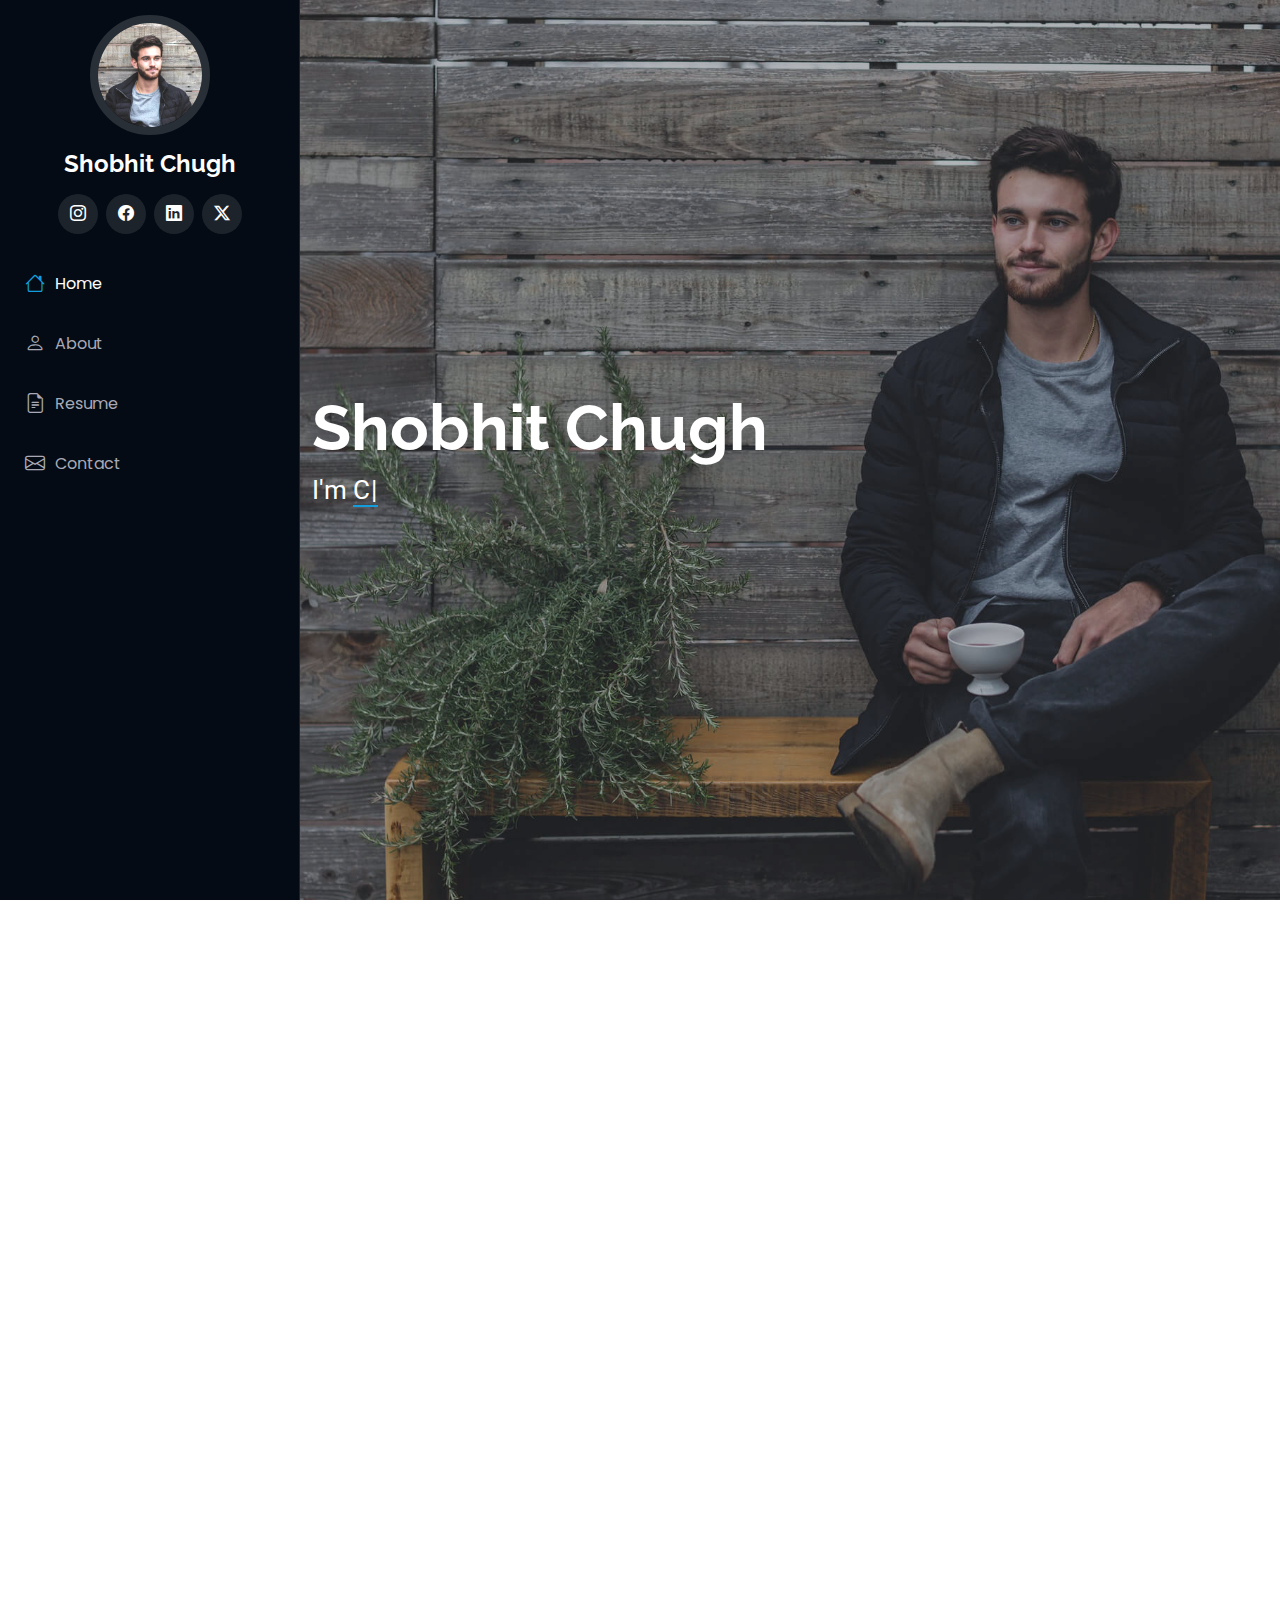
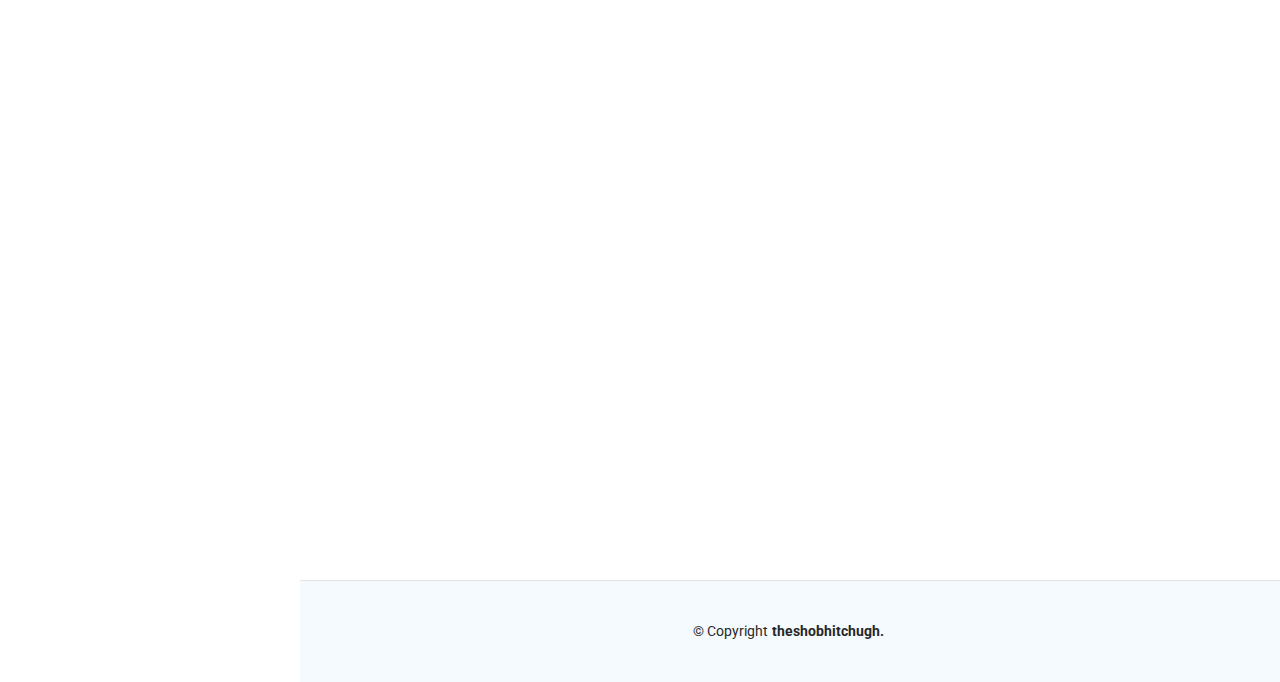
==== index.html @ f2d4ebe1 "code changes" ====
<!DOCTYPE html>
<html lang="en">

<head>
  <meta charset="utf-8">
  <meta content="width=device-width, initial-scale=1.0" name="viewport">
  <title>The Shobhit Chugh</title>
  <meta content="" name="Namaste, my name is Shobhit. I am from India and currently living in Kitchener, Canada. I have studied from Conestoga and Durham College in Canada. Currently I am working as Sr. Web Developer in Government of Canada.">
  <meta content="" name="shobhit chugh, shobhitchugh, theshobhitchugh, canada, toronto, Kitchener, Bramption, international student in canada, content creator, software developer, Government of canada">

  <!-- Favicons -->
  <link href="assets/img/favicon.png" rel="icon">
  <link href="assets/img/apple-touch-icon.png" rel="apple-touch-icon">

  <!-- Fonts -->
  <link href="https://fonts.googleapis.com" rel="preconnect">
  <link href="https://fonts.gstatic.com" rel="preconnect" crossorigin>
  <link href="https://fonts.googleapis.com/css2?family=Roboto:ital,wght@0,100;0,300;0,400;0,500;0,700;0,900;1,100;1,300;1,400;1,500;1,700;1,900&family=Poppins:ital,wght@0,100;0,200;0,300;0,400;0,500;0,600;0,700;0,800;0,900;1,100;1,200;1,300;1,400;1,500;1,600;1,700;1,800;1,900&family=Raleway:ital,wght@0,100;0,200;0,300;0,400;0,500;0,600;0,700;0,800;0,900;1,100;1,200;1,300;1,400;1,500;1,600;1,700;1,800;1,900&display=swap" rel="stylesheet">

  <!-- Vendor CSS Files -->
  <link href="assets/vendor/bootstrap/css/bootstrap.min.css" rel="stylesheet">
  <link href="assets/vendor/bootstrap-icons/bootstrap-icons.css" rel="stylesheet">
  <link href="assets/vendor/aos/aos.css" rel="stylesheet">
  <link href="assets/vendor/glightbox/css/glightbox.min.css" rel="stylesheet">
  <link href="assets/vendor/swiper/swiper-bundle.min.css" rel="stylesheet">

  <!-- Main CSS File -->
  <link href="assets/css/main.css" rel="stylesheet">

</head>

<body class="index-page">

  <header id="header" class="header dark-background d-flex flex-column">
    <i class="header-toggle d-xl-none bi bi-list"></i>

    <div class="profile-img">
      <img src="assets/img/my-profile-img.jpg" alt="" class="img-fluid rounded-circle">
    </div>

    <a href="index.html" class="logo d-flex align-items-center justify-content-center">
      <!-- Uncomment the line below if you also wish to use an image logo -->
      <!-- <img src="assets/img/logo.png" alt=""> -->
      <h1 class="sitename">Shobhit Chugh</h1>
    </a>

    <div class="social-links text-center">
      <a href="https://www.instagram.com/theshobhitchugh/" target="_blank" class="instagram">
        <i class="bi bi-instagram"></i>
      </a>
      <a href="https://www.facebook.com/theshobhitchugh/" target="_blank" class="facebook">
        <i class="bi bi-facebook"></i>
      </a>
      <a href="https://www.linkedin.com/in/theshobhitchugh/" target="_blank" class="linkedin">
        <i class="bi bi-linkedin"></i>
      </a>
      <a href="https://x.com/theshobhitchugh" target="_blank" class="twitter">
		    <i class="bi bi-twitter-x"></i>
	    </a>
    </div>

    <nav id="navmenu" class="navmenu">
      <ul>
        <li><a href="#hero" class="active"><i class="bi bi-house navicon"></i>Home</a></li>
        <li><a href="#about"><i class="bi bi-person navicon"></i> About</a></li>
        <li><a href="#resume"><i class="bi bi-file-earmark-text navicon"></i> Resume</a></li>
        <!-- <li><a href="#portfolio"><i class="bi bi-images navicon"></i> Portfolio</a></li>
        <li><a href="#services"><i class="bi bi-hdd-stack navicon"></i> Services</a></li> -->
        <li><a href="#contact"><i class="bi bi-envelope navicon"></i> Contact</a></li>
      </ul>
    </nav>

  </header>

  <main class="main">

    <!-- Hero Section -->
    <section id="hero" class="hero section dark-background">

      <img src="assets/img/hero-bg.jpg" alt="" data-aos="fade-in" class="">

      <div class="container" data-aos="fade-up" data-aos-delay="100">
        <h2>Shobhit Chugh</h2>
        <p>I'm <span class="typed" data-typed-items="Content creator, Software Developer, Freelancer, Photographer">Developer</span><span class="typed-cursor typed-cursor--blink" aria-hidden="true"></span><span class="typed-cursor typed-cursor--blink" aria-hidden="true"></span></p>
      </div>

    </section><!-- /Hero Section -->

    <!-- About Section -->
    <section id="about" class="about section">

      <!-- Section Title -->
      <div class="container section-title" data-aos="fade-up">
        <h2>About</h2>
        <p>Namaste, my name is Shobhit. I am from India and currently living in Kitchener, Canada. I have studied from Conestoga and Durham College in Canada.</p>
        <p>Currently I am working as Sr. Web Developer in Government of Canada.</p>
      </div>

      <div class="container" data-aos="fade-up" data-aos-delay="100">

        <div class="row gy-4 justify-content-center">
          <div class="col-lg-4">
            <img src="assets/img/my-profile-img.jpg" class="img-fluid" alt="">
          </div>
          <div class="col-lg-8 content">
            <h2>Web Developer</h2>
            <div class="row">
              <div class="col-lg-6">
                <ul>
                  <li><i class="bi bi-chevron-right"></i> <strong>Birthday:</strong> <span>April 29</span></li>
                  <li><i class="bi bi-chevron-right"></i> <strong>Freelance:</strong> <span>Available</span></li>
                  <li><i class="bi bi-chevron-right"></i> <strong>City:</strong> <span>Kitchener, ON, Canada</span></li>
                </ul>
              </div>
              <div class="col-lg-6">
                <ul>
                  <li><i class="bi bi-chevron-right"></i> <strong>Degree:</strong> <span>Bachelor's</span></li>
                  <li><i class="bi bi-chevron-right"></i> <strong>Email:</strong> <span>theshobhitchugh@gmail.com</span></li>
                  <li><i class="bi bi-chevron-right"></i> <strong>Website:</strong> <span><a href="https://www.instagram.com/theshobhitchugh/" target="_blank">theshobhitchugh</a></span></li>
                </ul>
              </div>
            </div>
          </div>
        </div>

      </div>

    </section><!-- /About Section -->

    <!-- Stats Section -->
    <section id="stats" class="stats section">
      <div class="container" data-aos="fade-up" data-aos-delay="100">
        <div class="row gy-4">
          <div class="col-lg-3 col-md-6">
            <div class="stats-item">
              <i class="bi bi-emoji-smile"></i>
              <span data-purecounter-start="0" data-purecounter-end="70" data-purecounter-duration="1" class="purecounter"></span>
              <p><strong>Happy Clients</strong></p>
            </div>
          </div><!-- End Stats Item -->

          <div class="col-lg-3 col-md-6">
            <div class="stats-item">
              <i class="bi bi-journal-richtext"></i>
              <span data-purecounter-start="0" data-purecounter-end="100" data-purecounter-duration="1" class="purecounter"></span>
              <p><strong>Projects</strong></p>
            </div>
          </div><!-- End Stats Item -->

          <div class="col-lg-3 col-md-6">
            <div class="stats-item">
              <i class="bi bi-headset"></i>
              <span data-purecounter-start="0" data-purecounter-end="5000" data-purecounter-duration="1" class="purecounter"></span>
              <p><strong>Hours Of Support</strong></p>
            </div>
          </div><!-- End Stats Item -->

        </div>

      </div>

    </section><!-- /Stats Section -->

    <!-- Skills Section -->
    <section id="skills" class="skills section light-background">

      <!-- Section Title -->
      <div class="container section-title" data-aos="fade-up">
        <h2>Skills</h2>
      </div>

      <div class="container" data-aos="fade-up" data-aos-delay="100">

        <div class="row skills-content skills-animation">

          <div class="col-lg-6">

            <div class="progress">
              <span class="skill"><span>PHP/Laravel</span> <i class="val">90%</i></span>
              <div class="progress-bar-wrap">
                <div class="progress-bar" role="progressbar" aria-valuenow="90" aria-valuemin="0" aria-valuemax="100"></div>
              </div>
            </div><!-- End Skills Item -->

            <div class="progress">
              <span class="skill"><span>WordPress</span> <i class="val">90%</i></span>
              <div class="progress-bar-wrap">
                <div class="progress-bar" role="progressbar" aria-valuenow="90" aria-valuemin="0" aria-valuemax="100"></div>
              </div>
            </div><!-- End Skills Item -->

            <div class="progress">
              <span class="skill"><span>VueJs</span> <i class="val">80%</i></span>
              <div class="progress-bar-wrap">
                <div class="progress-bar" role="progressbar" aria-valuenow="80" aria-valuemin="0" aria-valuemax="100"></div>
              </div>
            </div><!-- End Skills Item -->

          </div>

          <div class="col-lg-6">

            <div class="progress">
              <span class="skill"><span>HTML</span> <i class="val">100%</i></span>
              <div class="progress-bar-wrap">
                <div class="progress-bar" role="progressbar" aria-valuenow="90" aria-valuemin="0" aria-valuemax="100"></div>
              </div>
            </div><!-- End Skills Item -->

            <div class="progress">
              <span class="skill"><span>CSS</span> <i class="val">90%</i></span>
              <div class="progress-bar-wrap">
                <div class="progress-bar" role="progressbar" aria-valuenow="90" aria-valuemin="0" aria-valuemax="100"></div>
              </div>
            </div><!-- End Skills Item -->

            <div class="progress">
              <span class="skill"><span>JavaScript</span> <i class="val">90%</i></span>
              <div class="progress-bar-wrap">
                <div class="progress-bar" role="progressbar" aria-valuenow="90" aria-valuemin="0" aria-valuemax="100"></div>
              </div>
            </div><!-- End Skills Item -->

          </div>

        </div>

      </div>

    </section><!-- /Skills Section -->

    <!-- Resume Section -->
    <section id="resume" class="resume section">

      <!-- Section Title -->
      <div class="container section-title" data-aos="fade-up">
        <h2>Resume</h2>
      </div>

      <div class="container">

        <div class="row">

          <div class="col-lg-6" data-aos="fade-up" data-aos-delay="100">
            <h3 class="resume-title">Professional Experience</h3>

            <div class="resume-item pb-0">
              <h4>Government of Canada (2022 - till date)</h4>
              <p><em>Working as Sr. Web Developer</em></p>
            </div><!-- Edn Resume Item -->

            <div class="resume-item pb-0">
              <h4>Softobiz Technologies (2018 - 2021)</h4>
              <p><em>Worked as Tech Lead</em></p>
            </div><!-- Edn Resume Item -->

            <div class="resume-item pb-0">
              <h4>Illuminz (2015 - 2018)  </h4>
              <p><em>Worked as Sr. Web Developer</em></p>
            </div><!-- Edn Resume Item -->

            <div class="resume-item pb-0">
              <h4>Orion eSolutions Pvt Ltd (2014 - 2015)  </h4>
              <p><em>Worked as Web Developer</em></p>
            </div><!-- Edn Resume Item -->

            <div class="resume-item pb-0">
              <h4>3G Info Management (2012 - 2014)  </h4>
              <p><em>Worked as Jr. Web Developer</em></p>
            </div><!-- Edn Resume Item -->

          </div>

          <div class="col-lg-6" data-aos="fade-up" data-aos-delay="200">
            <h3 class="resume-title">Education</h3>
            <div class="resume-item">
              <h4>Diploma in Data Analytics</h4>
              <h5>2022 - 2022</h5>
            </div><!-- Edn Resume Item -->

            <div class="resume-item">
              <h4>Diploma in Project Management</h4>
              <h5>2021 - 2021</h5>
            </div><!-- Edn Resume Item -->

            <div class="resume-item">
              <h4>Bachelor's in Computer Science</h4>
              <h5>2009 - 2012</h5>
            </div><!-- Edn Resume Item -->

            <div class="resume-item">
              <h4>Diploma in Computer Science</h4>
              <h5>2006 - 2009</h5>
            </div><!-- Edn Resume Item -->

          </div>

        </div>

      </div>

    </section><!-- /Resume Section -->

    <!-- <section id="portfolio" class="portfolio section light-background">

      <div class="container section-title" data-aos="fade-up">
        <h2>Portfolio</h2>
        <p>Magnam dolores commodi suscipit. Necessitatibus eius consequatur ex aliquid fuga eum quidem. Sit sint consectetur velit. Quisquam quos quisquam cupiditate. Et nemo qui impedit suscipit alias ea. Quia fugiat sit in iste officiis commodi quidem hic quas.</p>
      </div>

      <div class="container">

        <div class="isotope-layout" data-default-filter="*" data-layout="masonry" data-sort="original-order">

          <ul class="portfolio-filters isotope-filters" data-aos="fade-up" data-aos-delay="100">
            <li data-filter="*" class="filter-active">All</li>
            <li data-filter=".filter-app">App</li>
            <li data-filter=".filter-product">Product</li>
            <li data-filter=".filter-branding">Branding</li>
            <li data-filter=".filter-books">Books</li>
          </ul>

          <div class="row gy-4 isotope-container" data-aos="fade-up" data-aos-delay="200">

            <div class="col-lg-4 col-md-6 portfolio-item isotope-item filter-app">
              <div class="portfolio-content h-100">
                <img src="assets/img/portfolio/app-1.jpg" class="img-fluid" alt="">
                <div class="portfolio-info">
                  <h4>App 1</h4>
                  <p>Lorem ipsum, dolor sit amet consectetur</p>
                  <a href="assets/img/portfolio/app-1.jpg" title="App 1" data-gallery="portfolio-gallery-app" class="glightbox preview-link"><i class="bi bi-zoom-in"></i></a>
                  <a href="portfolio-details.html" title="More Details" class="details-link"><i class="bi bi-link-45deg"></i></a>
                </div>
              </div>
            </div>

            <div class="col-lg-4 col-md-6 portfolio-item isotope-item filter-product">
              <div class="portfolio-content h-100">
                <img src="assets/img/portfolio/product-1.jpg" class="img-fluid" alt="">
                <div class="portfolio-info">
                  <h4>Product 1</h4>
                  <p>Lorem ipsum, dolor sit amet consectetur</p>
                  <a href="assets/img/portfolio/product-1.jpg" title="Product 1" data-gallery="portfolio-gallery-product" class="glightbox preview-link"><i class="bi bi-zoom-in"></i></a>
                  <a href="portfolio-details.html" title="More Details" class="details-link"><i class="bi bi-link-45deg"></i></a>
                </div>
              </div>
            </div>

            <div class="col-lg-4 col-md-6 portfolio-item isotope-item filter-branding">
              <div class="portfolio-content h-100">
                <img src="assets/img/portfolio/branding-1.jpg" class="img-fluid" alt="">
                <div class="portfolio-info">
                  <h4>Branding 1</h4>
                  <p>Lorem ipsum, dolor sit amet consectetur</p>
                  <a href="assets/img/portfolio/branding-1.jpg" title="Branding 1" data-gallery="portfolio-gallery-branding" class="glightbox preview-link"><i class="bi bi-zoom-in"></i></a>
                  <a href="portfolio-details.html" title="More Details" class="details-link"><i class="bi bi-link-45deg"></i></a>
                </div>
              </div>
            </div>

            <div class="col-lg-4 col-md-6 portfolio-item isotope-item filter-books">
              <div class="portfolio-content h-100">
                <img src="assets/img/portfolio/books-1.jpg" class="img-fluid" alt="">
                <div class="portfolio-info">
                  <h4>Books 1</h4>
                  <p>Lorem ipsum, dolor sit amet consectetur</p>
                  <a href="assets/img/portfolio/books-1.jpg" title="Branding 1" data-gallery="portfolio-gallery-book" class="glightbox preview-link"><i class="bi bi-zoom-in"></i></a>
                  <a href="portfolio-details.html" title="More Details" class="details-link"><i class="bi bi-link-45deg"></i></a>
                </div>
              </div>
            </div>

            <div class="col-lg-4 col-md-6 portfolio-item isotope-item filter-app">
              <div class="portfolio-content h-100">
                <img src="assets/img/portfolio/app-2.jpg" class="img-fluid" alt="">
                <div class="portfolio-info">
                  <h4>App 2</h4>
                  <p>Lorem ipsum, dolor sit amet consectetur</p>
                  <a href="assets/img/portfolio/app-2.jpg" title="App 2" data-gallery="portfolio-gallery-app" class="glightbox preview-link"><i class="bi bi-zoom-in"></i></a>
                  <a href="portfolio-details.html" title="More Details" class="details-link"><i class="bi bi-link-45deg"></i></a>
                </div>
              </div>
            </div>

            <div class="col-lg-4 col-md-6 portfolio-item isotope-item filter-product">
              <div class="portfolio-content h-100">
                <img src="assets/img/portfolio/product-2.jpg" class="img-fluid" alt="">
                <div class="portfolio-info">
                  <h4>Product 2</h4>
                  <p>Lorem ipsum, dolor sit amet consectetur</p>
                  <a href="assets/img/portfolio/product-2.jpg" title="Product 2" data-gallery="portfolio-gallery-product" class="glightbox preview-link"><i class="bi bi-zoom-in"></i></a>
                  <a href="portfolio-details.html" title="More Details" class="details-link"><i class="bi bi-link-45deg"></i></a>
                </div>
              </div>
            </div>

            <div class="col-lg-4 col-md-6 portfolio-item isotope-item filter-branding">
              <div class="portfolio-content h-100">
                <img src="assets/img/portfolio/branding-2.jpg" class="img-fluid" alt="">
                <div class="portfolio-info">
                  <h4>Branding 2</h4>
                  <p>Lorem ipsum, dolor sit amet consectetur</p>
                  <a href="assets/img/portfolio/branding-2.jpg" title="Branding 2" data-gallery="portfolio-gallery-branding" class="glightbox preview-link"><i class="bi bi-zoom-in"></i></a>
                  <a href="portfolio-details.html" title="More Details" class="details-link"><i class="bi bi-link-45deg"></i></a>
                </div>
              </div>
            </div>

            <div class="col-lg-4 col-md-6 portfolio-item isotope-item filter-books">
              <div class="portfolio-content h-100">
                <img src="assets/img/portfolio/books-2.jpg" class="img-fluid" alt="">
                <div class="portfolio-info">
                  <h4>Books 2</h4>
                  <p>Lorem ipsum, dolor sit amet consectetur</p>
                  <a href="assets/img/portfolio/books-2.jpg" title="Branding 2" data-gallery="portfolio-gallery-book" class="glightbox preview-link"><i class="bi bi-zoom-in"></i></a>
                  <a href="portfolio-details.html" title="More Details" class="details-link"><i class="bi bi-link-45deg"></i></a>
                </div>
              </div>
            </div>

            <div class="col-lg-4 col-md-6 portfolio-item isotope-item filter-app">
              <div class="portfolio-content h-100">
                <img src="assets/img/portfolio/app-3.jpg" class="img-fluid" alt="">
                <div class="portfolio-info">
                  <h4>App 3</h4>
                  <p>Lorem ipsum, dolor sit amet consectetur</p>
                  <a href="assets/img/portfolio/app-3.jpg" title="App 3" data-gallery="portfolio-gallery-app" class="glightbox preview-link"><i class="bi bi-zoom-in"></i></a>
                  <a href="portfolio-details.html" title="More Details" class="details-link"><i class="bi bi-link-45deg"></i></a>
                </div>
              </div>
            </div>

            <div class="col-lg-4 col-md-6 portfolio-item isotope-item filter-product">
              <div class="portfolio-content h-100">
                <img src="assets/img/portfolio/product-3.jpg" class="img-fluid" alt="">
                <div class="portfolio-info">
                  <h4>Product 3</h4>
                  <p>Lorem ipsum, dolor sit amet consectetur</p>
                  <a href="assets/img/portfolio/product-3.jpg" title="Product 3" data-gallery="portfolio-gallery-product" class="glightbox preview-link"><i class="bi bi-zoom-in"></i></a>
                  <a href="portfolio-details.html" title="More Details" class="details-link"><i class="bi bi-link-45deg"></i></a>
                </div>
              </div>
            </div>

            <div class="col-lg-4 col-md-6 portfolio-item isotope-item filter-branding">
              <div class="portfolio-content h-100">
                <img src="assets/img/portfolio/branding-3.jpg" class="img-fluid" alt="">
                <div class="portfolio-info">
                  <h4>Branding 3</h4>
                  <p>Lorem ipsum, dolor sit amet consectetur</p>
                  <a href="assets/img/portfolio/branding-3.jpg" title="Branding 2" data-gallery="portfolio-gallery-branding" class="glightbox preview-link"><i class="bi bi-zoom-in"></i></a>
                  <a href="portfolio-details.html" title="More Details" class="details-link"><i class="bi bi-link-45deg"></i></a>
                </div>
              </div>
            </div>

            <div class="col-lg-4 col-md-6 portfolio-item isotope-item filter-books">
              <div class="portfolio-content h-100">
                <img src="assets/img/portfolio/books-3.jpg" class="img-fluid" alt="">
                <div class="portfolio-info">
                  <h4>Books 3</h4>
                  <p>Lorem ipsum, dolor sit amet consectetur</p>
                  <a href="assets/img/portfolio/books-3.jpg" title="Branding 3" data-gallery="portfolio-gallery-book" class="glightbox preview-link"><i class="bi bi-zoom-in"></i></a>
                  <a href="portfolio-details.html" title="More Details" class="details-link"><i class="bi bi-link-45deg"></i></a>
                </div>
              </div>
            </div>

          </div>

        </div>

      </div>

    </section>

    <section id="services" class="services section">

      <div class="container section-title" data-aos="fade-up">
        <h2>Services</h2>
        <p>Magnam dolores commodi suscipit. Necessitatibus eius consequatur ex aliquid fuga eum quidem. Sit sint consectetur velit. Quisquam quos quisquam cupiditate. Et nemo qui impedit suscipit alias ea. Quia fugiat sit in iste officiis commodi quidem hic quas.</p>
      </div>

      <div class="container">

        <div class="row gy-4">

          <div class="col-lg-4 col-md-6 service-item d-flex" data-aos="fade-up" data-aos-delay="100">
            <div class="icon flex-shrink-0"><i class="bi bi-briefcase"></i></div>
            <div>
              <h4 class="title"><a href="service-details.html" class="stretched-link">Lorem Ipsum</a></h4>
              <p class="description">Voluptatum deleniti atque corrupti quos dolores et quas molestias excepturi sint occaecati cupiditate non provident</p>
            </div>
          </div>
          

          <div class="col-lg-4 col-md-6 service-item d-flex" data-aos="fade-up" data-aos-delay="200">
            <div class="icon flex-shrink-0"><i class="bi bi-card-checklist"></i></div>
            <div>
              <h4 class="title"><a href="service-details.html" class="stretched-link">Dolor Sitema</a></h4>
              <p class="description">Minim veniam, quis nostrud exercitation ullamco laboris nisi ut aliquip ex ea commodo consequat tarad limino ata</p>
            </div>
          </div>

          <div class="col-lg-4 col-md-6 service-item d-flex" data-aos="fade-up" data-aos-delay="300">
            <div class="icon flex-shrink-0"><i class="bi bi-bar-chart"></i></div>
            <div>
              <h4 class="title"><a href="service-details.html" class="stretched-link">Sed ut perspiciatis</a></h4>
              <p class="description">Duis aute irure dolor in reprehenderit in voluptate velit esse cillum dolore eu fugiat nulla pariatur</p>
            </div>
          </div>

          <div class="col-lg-4 col-md-6 service-item d-flex" data-aos="fade-up" data-aos-delay="400">
            <div class="icon flex-shrink-0"><i class="bi bi-binoculars"></i></div>
            <div>
              <h4 class="title"><a href="service-details.html" class="stretched-link">Magni Dolores</a></h4>
              <p class="description">Excepteur sint occaecat cupidatat non proident, sunt in culpa qui officia deserunt mollit anim id est laborum</p>
            </div>
          </div>

          <div class="col-lg-4 col-md-6 service-item d-flex" data-aos="fade-up" data-aos-delay="500">
            <div class="icon flex-shrink-0"><i class="bi bi-brightness-high"></i></div>
            <div>
              <h4 class="title"><a href="service-details.html" class="stretched-link">Nemo Enim</a></h4>
              <p class="description">At vero eos et accusamus et iusto odio dignissimos ducimus qui blanditiis praesentium voluptatum deleniti atque</p>
            </div>
          </div>

          <div class="col-lg-4 col-md-6 service-item d-flex" data-aos="fade-up" data-aos-delay="600">
            <div class="icon flex-shrink-0"><i class="bi bi-calendar4-week"></i></div>
            <div>
              <h4 class="title"><a href="service-details.html" class="stretched-link">Eiusmod Tempor</a></h4>
              <p class="description">Et harum quidem rerum facilis est et expedita distinctio. Nam libero tempore, cum soluta nobis est eligendi</p>
            </div>
          </div>

        </div>

      </div>

    </section> 

    <section id="testimonials" class="testimonials section light-background">

      <div class="container section-title" data-aos="fade-up">
        <h2>Testimonials</h2>
        <p>Necessitatibus eius consequatur ex aliquid fuga eum quidem sint consectetur velit</p>
      </div>

      <div class="container" data-aos="fade-up" data-aos-delay="100">

        <div class="swiper init-swiper">
          <script type="application/json" class="swiper-config">
            {
              "loop": true,
              "speed": 600,
              "autoplay": {
                "delay": 5000
              },
              "slidesPerView": "auto",
              "pagination": {
                "el": ".swiper-pagination",
                "type": "bullets",
                "clickable": true
              },
              "breakpoints": {
                "320": {
                  "slidesPerView": 1,
                  "spaceBetween": 40
                },
                "1200": {
                  "slidesPerView": 3,
                  "spaceBetween": 1
                }
              }
            }
          </script>
          <div class="swiper-wrapper">

            <div class="swiper-slide">
              <div class="testimonial-item">
                <p>
                  <i class="bi bi-quote quote-icon-left"></i>
                  <span>Proin iaculis purus consequat sem cure digni ssim donec porttitora entum suscipit rhoncus. Accusantium quam, ultricies eget id, aliquam eget nibh et. Maecen aliquam, risus at semper.</span>
                  <i class="bi bi-quote quote-icon-right"></i>
                </p>
                <img src="assets/img/testimonials/testimonials-1.jpg" class="testimonial-img" alt="">
                <h3>Saul Goodman</h3>
                <h4>Ceo &amp; Founder</h4>
              </div>
            </div>

            <div class="swiper-slide">
              <div class="testimonial-item">
                <p>
                  <i class="bi bi-quote quote-icon-left"></i>
                  <span>Export tempor illum tamen malis malis eram quae irure esse labore quem cillum quid malis quorum velit fore eram velit sunt aliqua noster fugiat irure amet legam anim culpa.</span>
                  <i class="bi bi-quote quote-icon-right"></i>
                </p>
                <img src="assets/img/testimonials/testimonials-2.jpg" class="testimonial-img" alt="">
                <h3>Sara Wilsson</h3>
                <h4>Designer</h4>
              </div>
            </div>

            <div class="swiper-slide">
              <div class="testimonial-item">
                <p>
                  <i class="bi bi-quote quote-icon-left"></i>
                  <span>Enim nisi quem export duis labore cillum quae magna enim sint quorum nulla quem veniam duis minim tempor labore quem eram duis noster aute amet eram fore quis sint minim.</span>
                  <i class="bi bi-quote quote-icon-right"></i>
                </p>
                <img src="assets/img/testimonials/testimonials-3.jpg" class="testimonial-img" alt="">
                <h3>Jena Karlis</h3>
                <h4>Store Owner</h4>
              </div>
            </div>

            <div class="swiper-slide">
              <div class="testimonial-item">
                <p>
                  <i class="bi bi-quote quote-icon-left"></i>
                  <span>Fugiat enim eram quae cillum dolore dolor amet nulla culpa multos export minim fugiat dolor enim duis veniam ipsum anim magna sunt elit fore quem dolore labore illum veniam.</span>
                  <i class="bi bi-quote quote-icon-right"></i>
                </p>
                <img src="assets/img/testimonials/testimonials-4.jpg" class="testimonial-img" alt="">
                <h3>Matt Brandon</h3>
                <h4>Freelancer</h4>
              </div>
            </div>

            <div class="swiper-slide">
              <div class="testimonial-item">
                <p>
                  <i class="bi bi-quote quote-icon-left"></i>
                  <span>Quis quorum aliqua sint quem legam fore sunt eram irure aliqua veniam tempor noster veniam sunt culpa nulla illum cillum fugiat legam esse veniam culpa fore nisi cillum quid.</span>
                  <i class="bi bi-quote quote-icon-right"></i>
                </p>
                <img src="assets/img/testimonials/testimonials-5.jpg" class="testimonial-img" alt="">
                <h3>John Larson</h3>
                <h4>Entrepreneur</h4>
              </div>
            </div>

          </div>
          <div class="swiper-pagination"></div>
        </div>

      </div>

    </section> -->

    <!-- Contact Section -->
    <section id="contact" class="contact section">

      <!-- Section Title -->
      <div class="container section-title" data-aos="fade-up">
        <h2>Contact</h2>
        <p>Necessitatibus eius consequatur ex aliquid fuga eum quidem sint consectetur velit</p>
      </div>

      <div class="container" data-aos="fade-up" data-aos-delay="100">

        <div class="row gy-4">

          <div class="col-lg-5">

            <div class="info-wrap">
              <div class="info-item d-flex" data-aos="fade-up" data-aos-delay="200">
                <i class="bi bi-geo-alt flex-shrink-0"></i>
                <div>
                  <h3>Address</h3>
                  <p>Kitchener ON, Canada</p>
                </div>
              </div><!-- End Info Item -->

              <div class="info-item d-flex" data-aos="fade-up" data-aos-delay="400">
                <i class="bi bi-envelope flex-shrink-0"></i>
                <div>
                  <h3>Email Us</h3>
                  <p><a href="mailto:theshobhitchugh@gmail.com">theshobhitchugh@gmail.com</a></p>
                </div>
              </div><!-- End Info Item -->

              <iframe src="https://www.google.com/maps/embed?pb=!1m18!1m12!1m3!1d92718.26525035579!2d-80.55871598608682!3d43.430404767891176!2m3!1f0!2f0!3f0!3m2!1i1024!2i768!4f13.1!3m3!1m2!1s0x882bf48c03ee5105%3A0x9525f8e6df5f544b!2sKitchener%2C%20ON!5e0!3m2!1sen!2sca!4v1720321095749!5m2!1sen!2sca" style="border:0; width: 100%; height: 270px;" allowfullscreen="" loading="lazy" referrerpolicy="no-referrer-when-downgrade"></iframe>
            </div>
          </div>

          <div class="col-lg-7">
            <form action="forms/contact.php" method="post" class="php-email-form" data-aos="fade-up" data-aos-delay="200">
              <div class="row gy-4">

                <div class="col-md-6">
                  <label for="name-field" class="pb-2">Your Name</label>
                  <input type="text" name="name" id="name-field" class="form-control" required="">
                </div>

                <div class="col-md-6">
                  <label for="email-field" class="pb-2">Your Email</label>
                  <input type="email" class="form-control" name="email" id="email-field" required="">
                </div>

                <div class="col-md-12">
                  <label for="subject-field" class="pb-2">Subject</label>
                  <input type="text" class="form-control" name="subject" id="subject-field" required="">
                </div>

                <div class="col-md-12">
                  <label for="message-field" class="pb-2">Message</label>
                  <textarea class="form-control" name="message" rows="10" id="message-field" required=""></textarea>
                </div>

                <div class="col-md-12 text-center">
                  <div class="loading">Loading</div>
                  <div class="error-message"></div>
                  <div class="sent-message">Your message has been sent. Thank you!</div>

                  <button type="submit">Send Message</button>
                </div>

              </div>
            </form>
          </div><!-- End Contact Form -->

        </div>

      </div>

    </section><!-- /Contact Section -->

  </main>

  <footer id="footer" class="footer position-relative light-background">

    <div class="container">
      <div class="copyright text-center ">
        <p>© <span>Copyright</span><strong class="px-1 sitename">theshobhitchugh.</strong></p>
      </div>

    </div>

  </footer>

  <!-- Scroll Top -->
  <a href="#" id="scroll-top" class="scroll-top d-flex align-items-center justify-content-center"><i class="bi bi-arrow-up-short"></i></a>

  <!-- Preloader -->
  <div id="preloader"></div>

  <!-- Vendor JS Files -->
  <script src="assets/vendor/bootstrap/js/bootstrap.bundle.min.js"></script>
  <script src="assets/vendor/php-email-form/validate.js"></script>
  <script src="assets/vendor/aos/aos.js"></script>
  <script src="assets/vendor/typed.js/typed.umd.js"></script>
  <script src="assets/vendor/purecounter/purecounter_vanilla.js"></script>
  <script src="assets/vendor/waypoints/noframework.waypoints.js"></script>
  <script src="assets/vendor/glightbox/js/glightbox.min.js"></script>
  <script src="assets/vendor/imagesloaded/imagesloaded.pkgd.min.js"></script>
  <script src="assets/vendor/isotope-layout/isotope.pkgd.min.js"></script>
  <script src="assets/vendor/swiper/swiper-bundle.min.js"></script>

  <!-- Main JS File -->
  <script src="assets/js/main.js"></script>

</body>

</html>
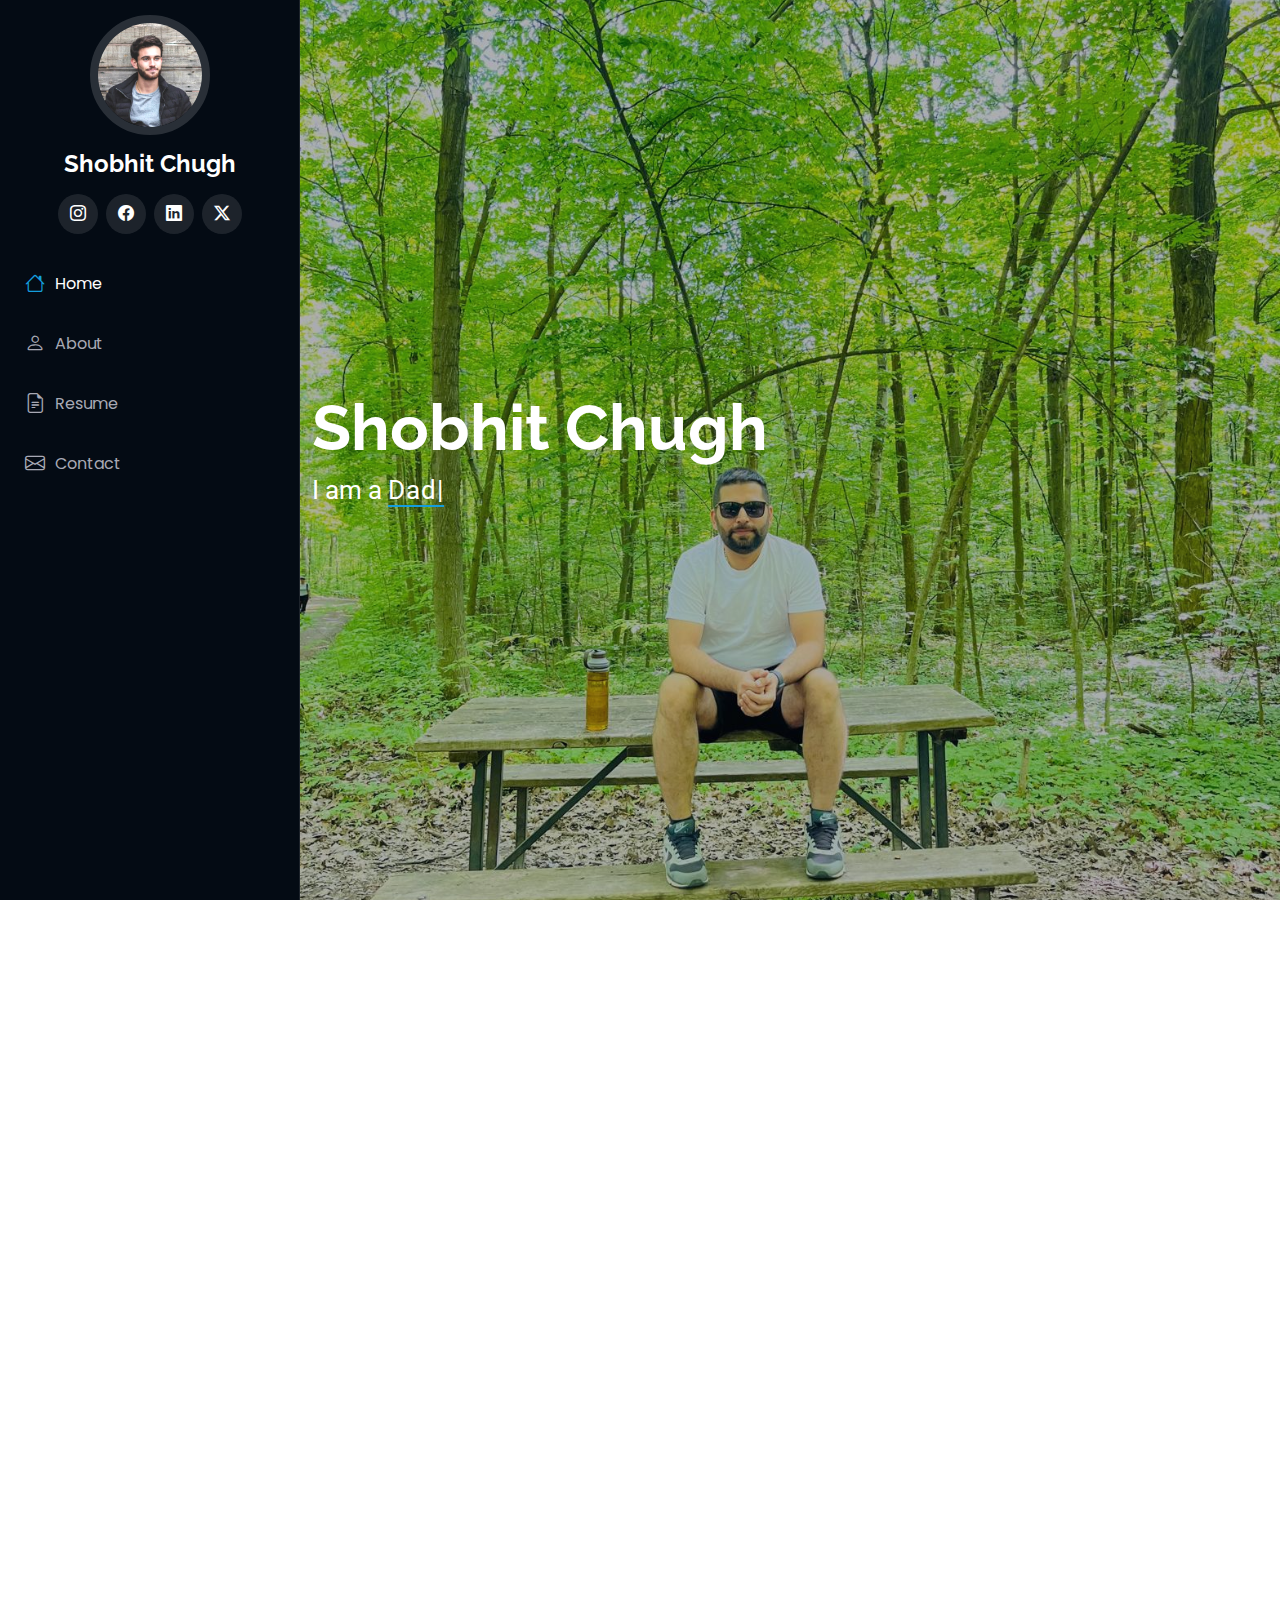
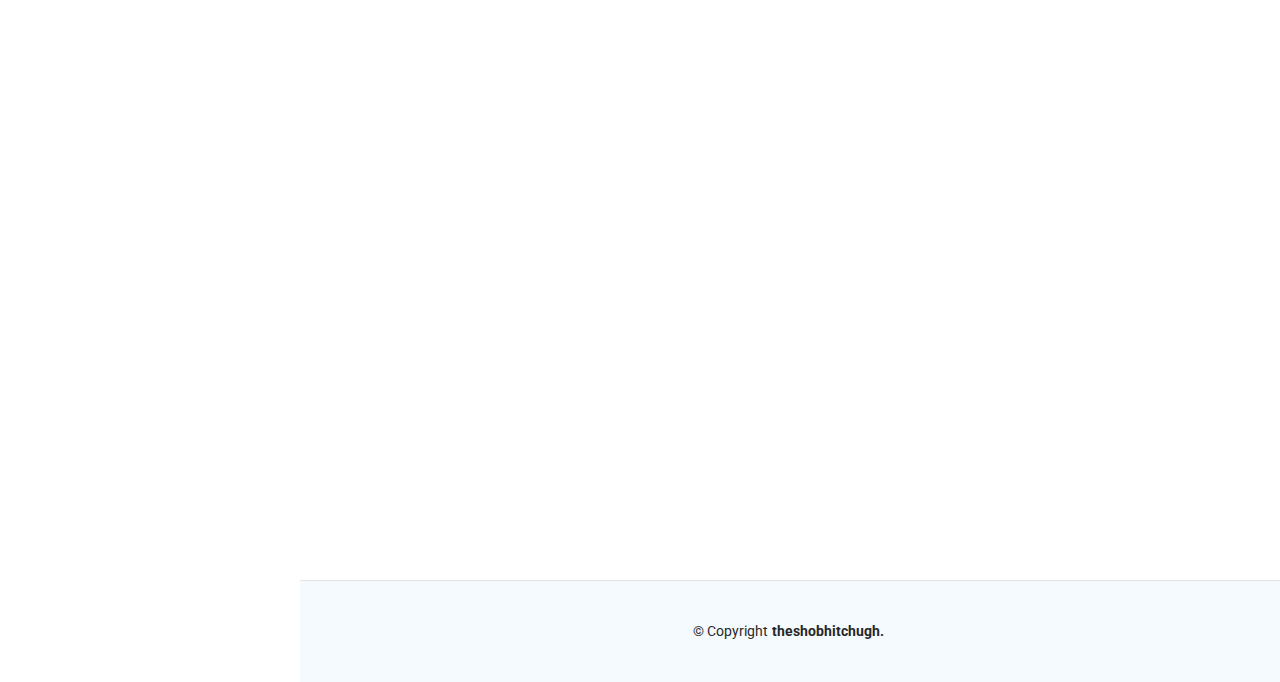
==== commit 3de36ddf: "code changes" ====
--- a/index.html
+++ b/index.html
@@ -81,7 +81,7 @@
 
       <div class="container" data-aos="fade-up" data-aos-delay="100">
         <h2>Shobhit Chugh</h2>
-        <p>I'm <span class="typed" data-typed-items="Content creator, Software Developer, Freelancer, Photographer">Developer</span><span class="typed-cursor typed-cursor--blink" aria-hidden="true"></span><span class="typed-cursor typed-cursor--blink" aria-hidden="true"></span></p>
+        <p>I am a <span class="typed" data-typed-items="Dad, Content creator, Software Developer, Freelancer, Photographer">Dad</span><span class="typed-cursor typed-cursor--blink" aria-hidden="true"></span><span class="typed-cursor typed-cursor--blink" aria-hidden="true"></span></p>
       </div>
 
     </section><!-- /Hero Section -->
@@ -89,6 +89,7 @@
     <!-- About Section -->
     <section id="about" class="about section">
 
+      
       <!-- Section Title -->
       <div class="container section-title" data-aos="fade-up">
         <h2>About</h2>
--- a/assets/css/main.css
+++ b/assets/css/main.css
@@ -1,15 +1,3 @@
-/**
-* Template Name: iPortfolio
-* Template URL: https://bootstrapmade.com/iportfolio-bootstrap-portfolio-websites-template/
-* Updated: Jun 29 2024 with Bootstrap v5.3.3
-* Author: BootstrapMade.com
-* License: https://bootstrapmade.com/license/
-*/
-
-/*--------------------------------------------------------------
-# Font & Color Variables
-# Help: https://bootstrapmade.com/color-system/
---------------------------------------------------------------*/
 /* Fonts */
 :root {
   --default-font: "Roboto",  system-ui, -apple-system, "Segoe UI", Roboto, "Helvetica Neue", Arial, "Noto Sans", "Liberation Sans", sans-serif, "Apple Color Emoji", "Segoe UI Emoji", "Segoe UI Symbol", "Noto Color Emoji";
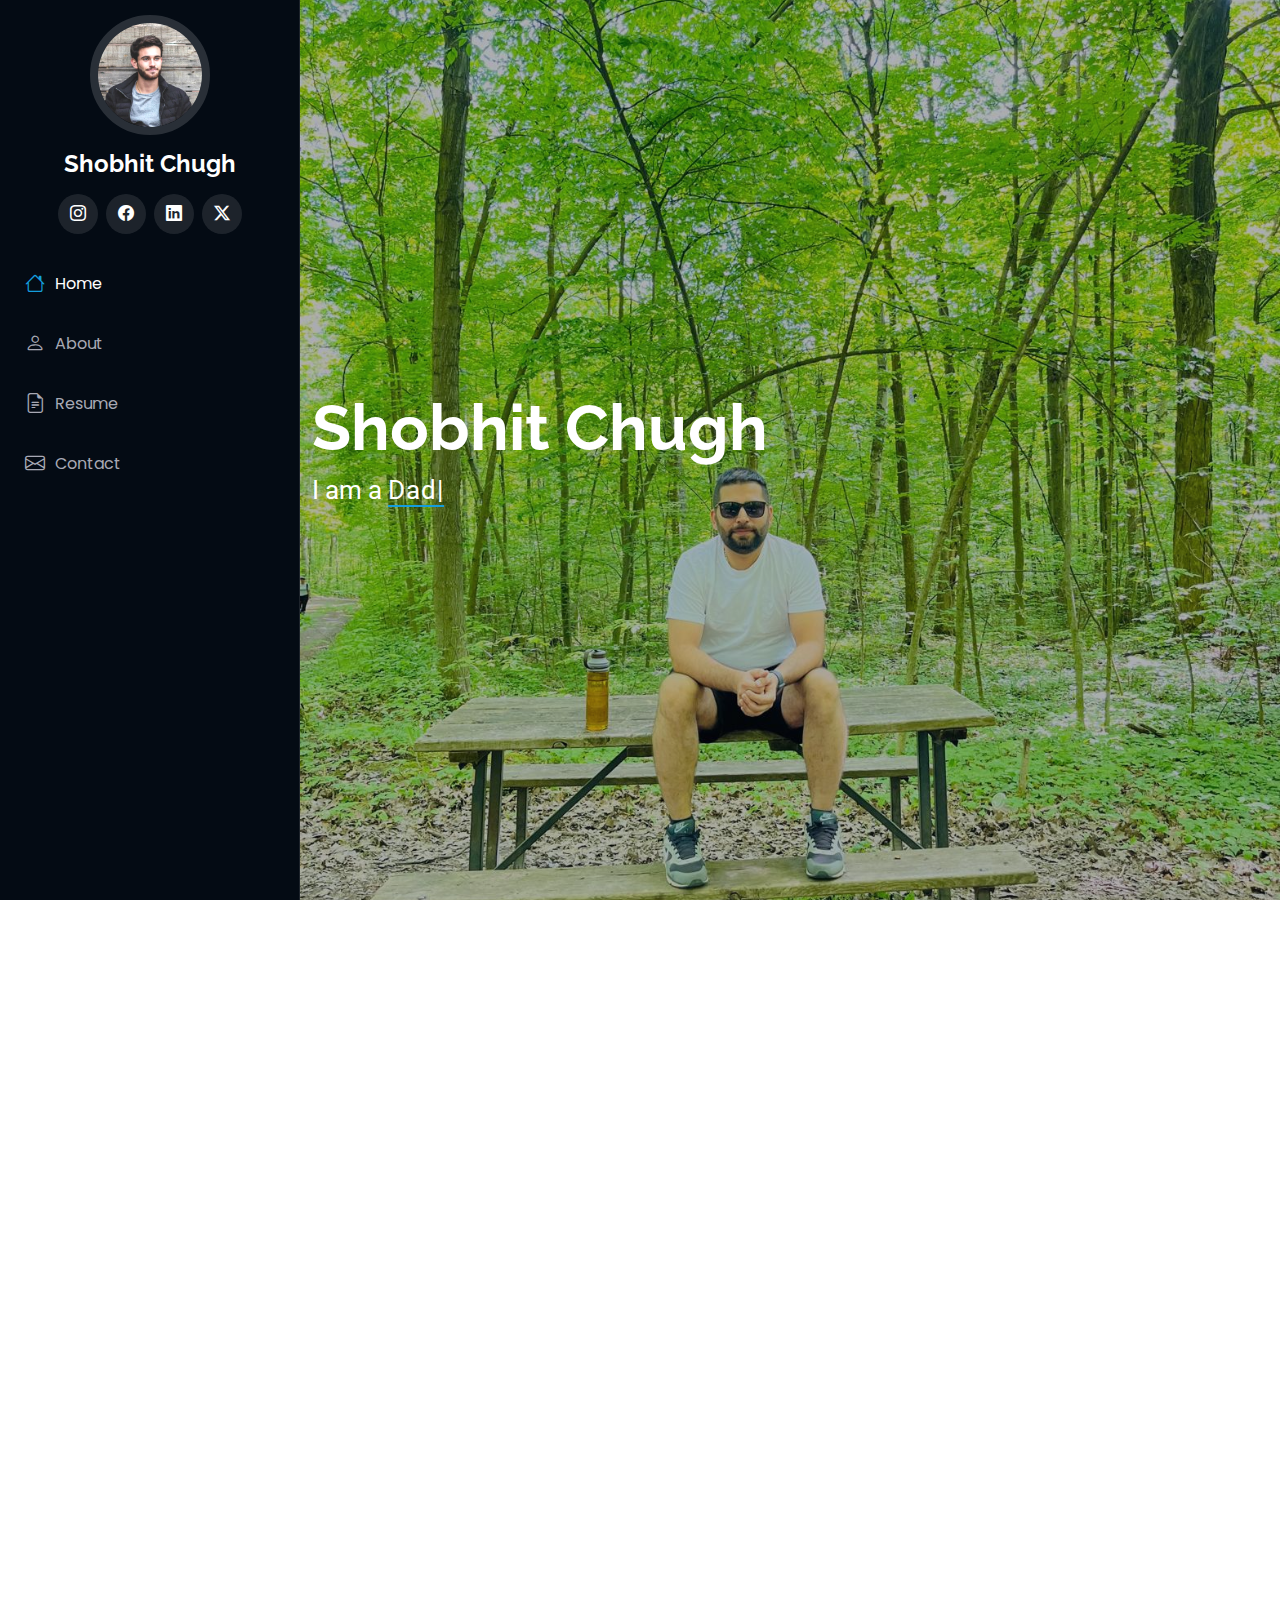
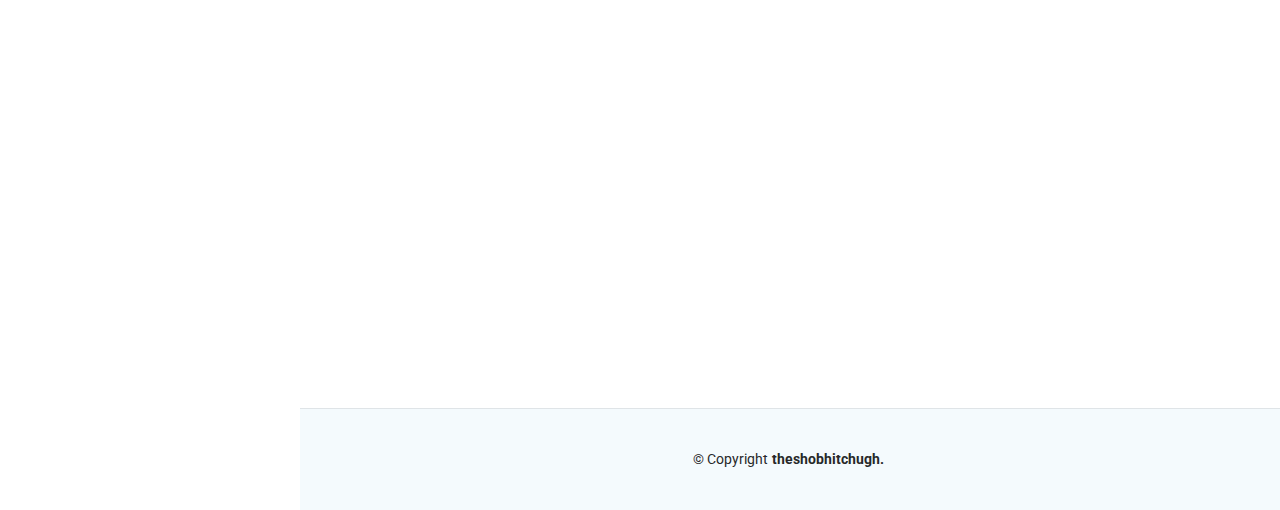
==== commit c29e9284: "code changes" ====
--- a/index.html
+++ b/index.html
@@ -664,10 +664,10 @@
 
         <div class="row gy-4">
 
-          <div class="col-lg-5">
-
-            <div class="info-wrap">
-              <div class="info-item d-flex" data-aos="fade-up" data-aos-delay="200">
+          <div class="col-lg-12">
+
+            <div class="info-wrap row">
+              <div class="info-item d-flex col-lg-6" data-aos="fade-up" data-aos-delay="200">
                 <i class="bi bi-geo-alt flex-shrink-0"></i>
                 <div>
                   <h3>Address</h3>
@@ -675,10 +675,10 @@
                 </div>
               </div><!-- End Info Item -->
 
-              <div class="info-item d-flex" data-aos="fade-up" data-aos-delay="400">
+              <div class="info-item d-flex col-lg-6" data-aos="fade-up" data-aos-delay="400">
                 <i class="bi bi-envelope flex-shrink-0"></i>
                 <div>
-                  <h3>Email Us</h3>
+                  <h3>Email</h3>
                   <p><a href="mailto:theshobhitchugh@gmail.com">theshobhitchugh@gmail.com</a></p>
                 </div>
               </div><!-- End Info Item -->
@@ -687,7 +687,7 @@
             </div>
           </div>
 
-          <div class="col-lg-7">
+          <!-- <div class="col-lg-7">
             <form action="forms/contact.php" method="post" class="php-email-form" data-aos="fade-up" data-aos-delay="200">
               <div class="row gy-4">
 
@@ -721,7 +721,7 @@
 
               </div>
             </form>
-          </div><!-- End Contact Form -->
+          </div> -->
 
         </div>
 
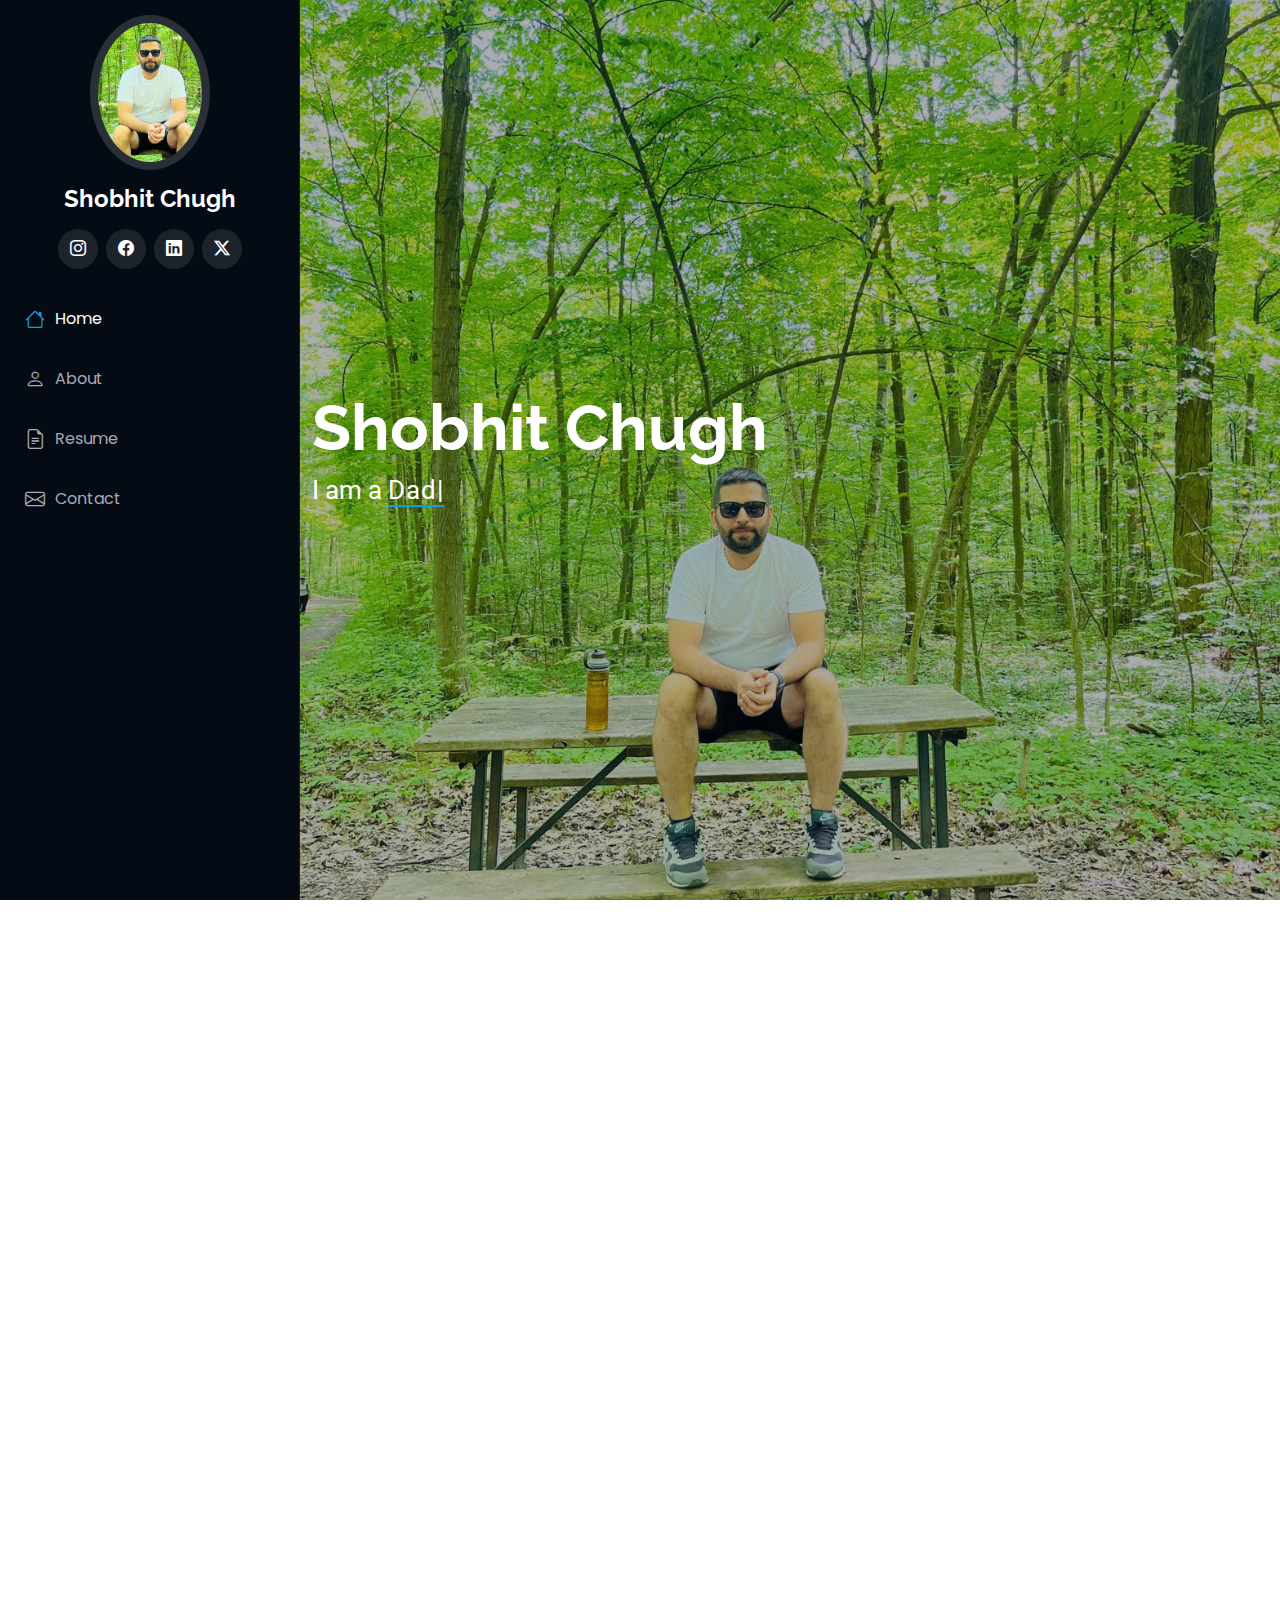
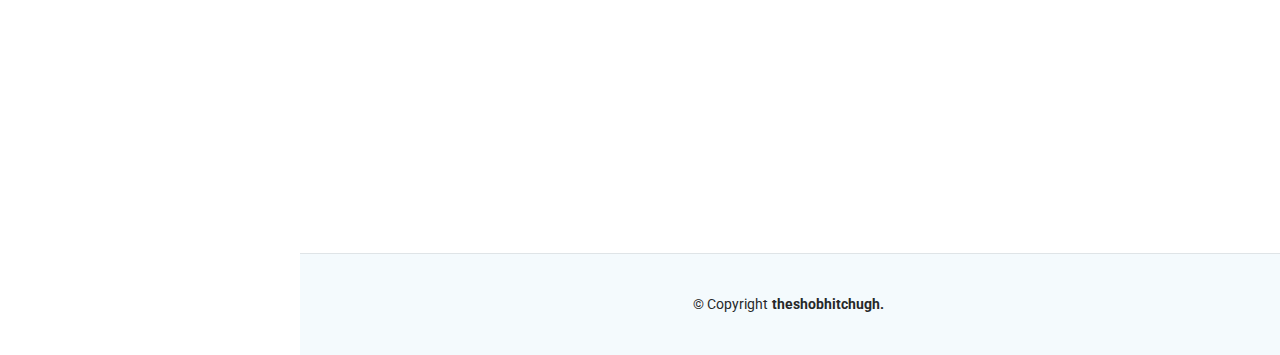
==== commit d317cf16: "code changes" ====
--- a/index.html
+++ b/index.html
@@ -100,10 +100,7 @@
       <div class="container" data-aos="fade-up" data-aos-delay="100">
 
         <div class="row gy-4 justify-content-center">
-          <div class="col-lg-4">
-            <img src="assets/img/my-profile-img.jpg" class="img-fluid" alt="">
-          </div>
-          <div class="col-lg-8 content">
+          <div class="col-lg-12 content">
             <h2>Web Developer</h2>
             <div class="row">
               <div class="col-lg-6">
@@ -116,7 +113,7 @@
               <div class="col-lg-6">
                 <ul>
                   <li><i class="bi bi-chevron-right"></i> <strong>Degree:</strong> <span>Bachelor's</span></li>
-                  <li><i class="bi bi-chevron-right"></i> <strong>Email:</strong> <span>theshobhitchugh@gmail.com</span></li>
+                  <li><i class="bi bi-chevron-right"></i> <strong>Email:</strong> <span><a href="mailto:theshobhitchugh@gmail.com">theshobhitchugh@gmail.com</a></span></li>
                   <li><i class="bi bi-chevron-right"></i> <strong>Website:</strong> <span><a href="https://www.instagram.com/theshobhitchugh/" target="_blank">theshobhitchugh</a></span></li>
                 </ul>
               </div>
@@ -132,7 +129,7 @@
     <section id="stats" class="stats section">
       <div class="container" data-aos="fade-up" data-aos-delay="100">
         <div class="row gy-4">
-          <div class="col-lg-3 col-md-6">
+          <div class="col-lg-4 col-md-6">
             <div class="stats-item">
               <i class="bi bi-emoji-smile"></i>
               <span data-purecounter-start="0" data-purecounter-end="70" data-purecounter-duration="1" class="purecounter"></span>
@@ -140,7 +137,7 @@
             </div>
           </div><!-- End Stats Item -->
 
-          <div class="col-lg-3 col-md-6">
+          <div class="col-lg-4 col-md-6">
             <div class="stats-item">
               <i class="bi bi-journal-richtext"></i>
               <span data-purecounter-start="0" data-purecounter-end="100" data-purecounter-duration="1" class="purecounter"></span>
@@ -148,7 +145,7 @@
             </div>
           </div><!-- End Stats Item -->
 
-          <div class="col-lg-3 col-md-6">
+          <div class="col-lg-4 col-md-6">
             <div class="stats-item">
               <i class="bi bi-headset"></i>
               <span data-purecounter-start="0" data-purecounter-end="5000" data-purecounter-duration="1" class="purecounter"></span>
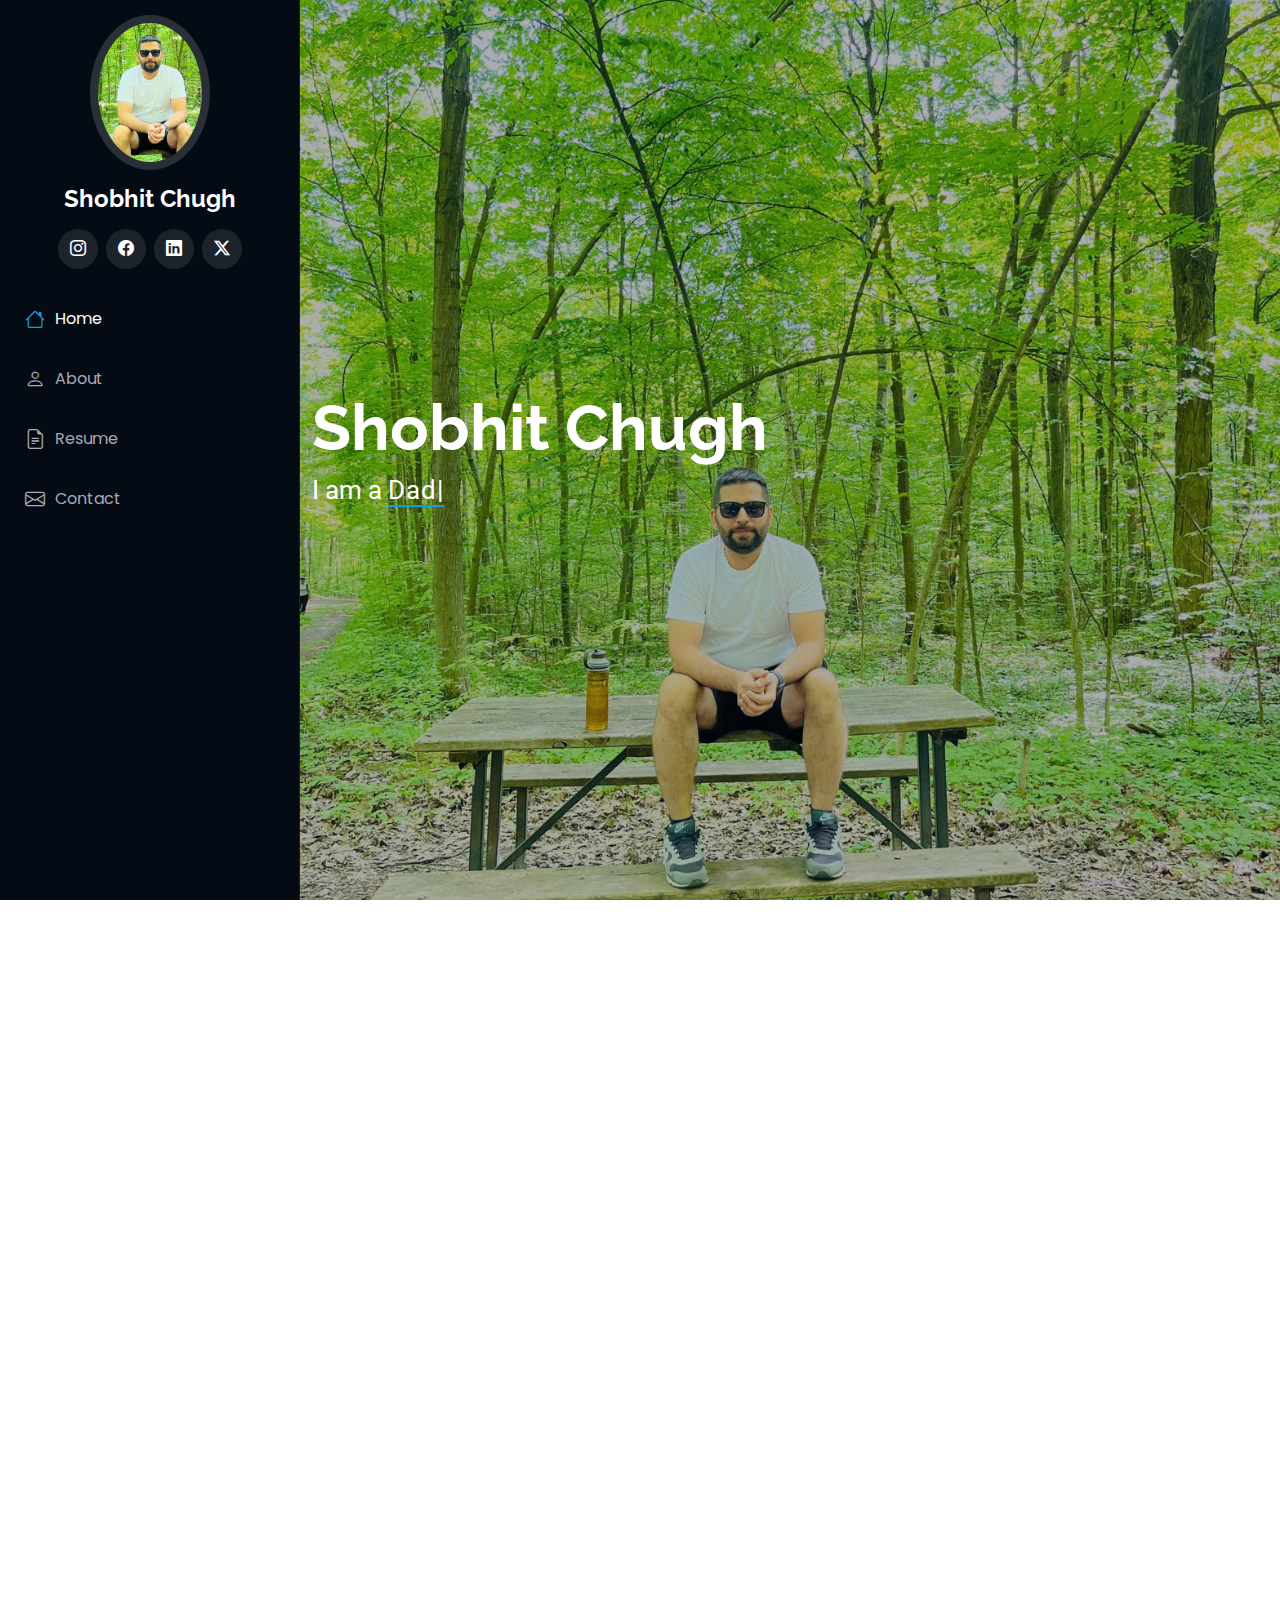
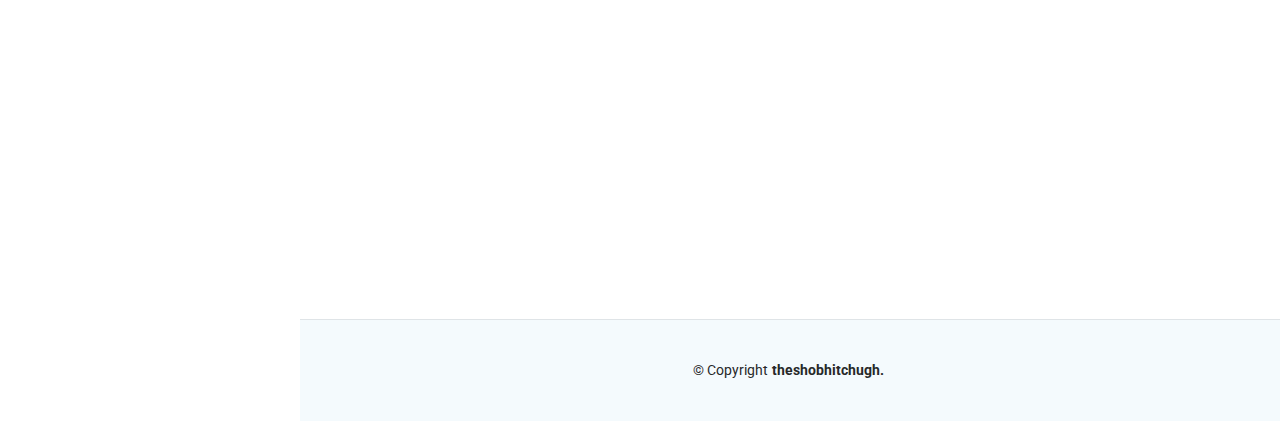
==== commit bdd1c106: "code changes" ====
--- a/index.html
+++ b/index.html
@@ -245,6 +245,11 @@
             <div class="resume-item pb-0">
               <h4>Government of Canada (2022 - till date)</h4>
               <p><em>Working as Sr. Web Developer</em></p>
+            </div><!-- Edn Resume Item -->
+
+            <div class="resume-item pb-0">
+              <h4>Walmart Canada (2022 - till date)</h4>
+              <p><em>Working as Customer Service Manager (part-time)</em></p>
             </div><!-- Edn Resume Item -->
 
             <div class="resume-item pb-0">
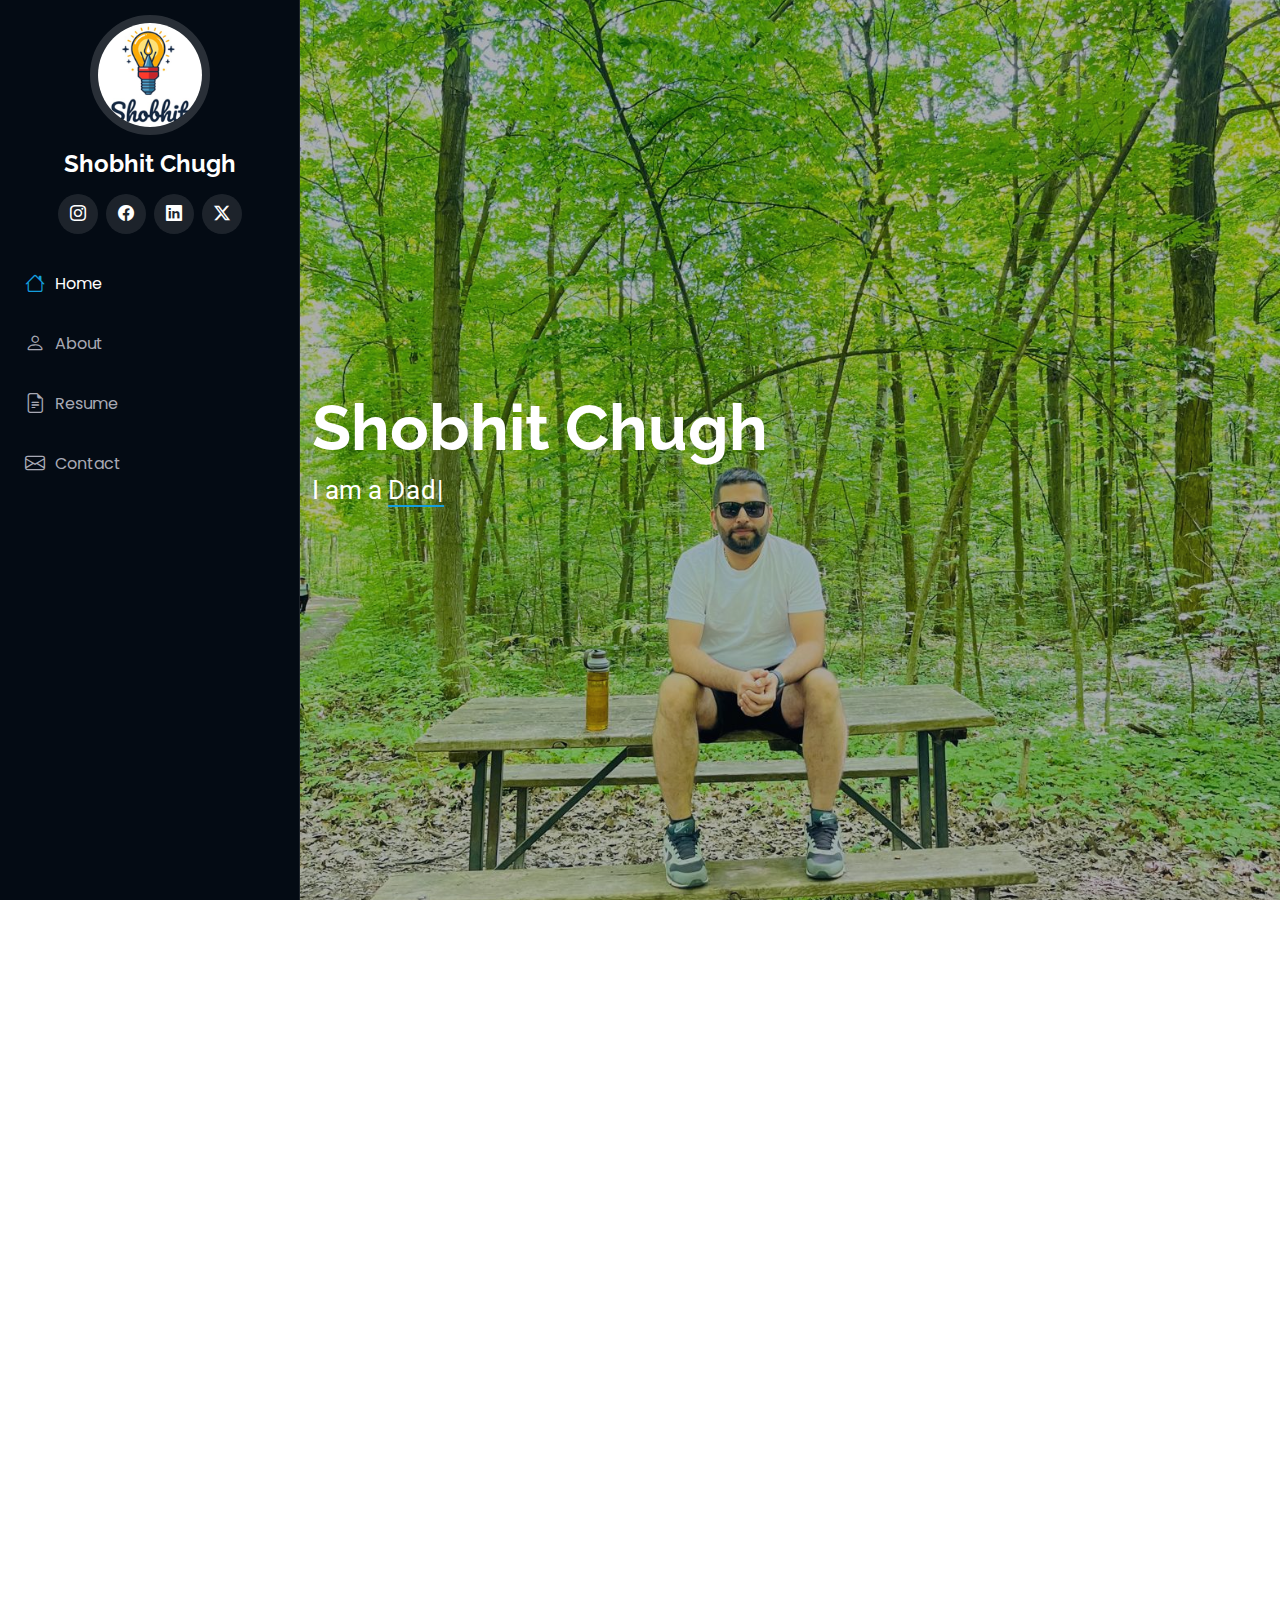
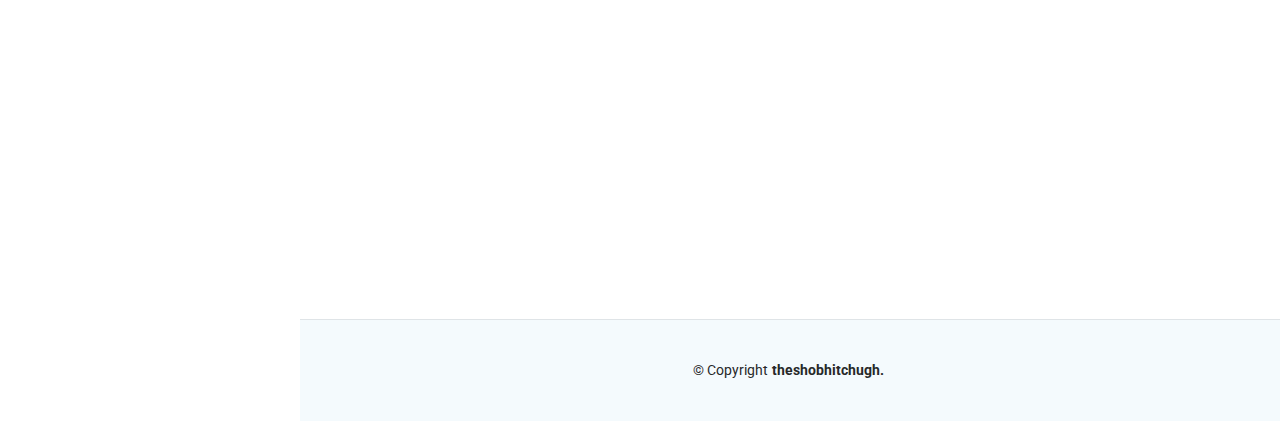
==== commit 6cb0499a: "code changes" ====
--- a/index.html
+++ b/index.html
@@ -35,7 +35,7 @@
     <i class="header-toggle d-xl-none bi bi-list"></i>
 
     <div class="profile-img">
-      <img src="assets/img/my-profile-img.jpg" alt="" class="img-fluid rounded-circle">
+      <img src="assets/img/logo.png" alt="" class="img-fluid rounded-circle">
     </div>
 
     <a href="index.html" class="logo d-flex align-items-center justify-content-center">
